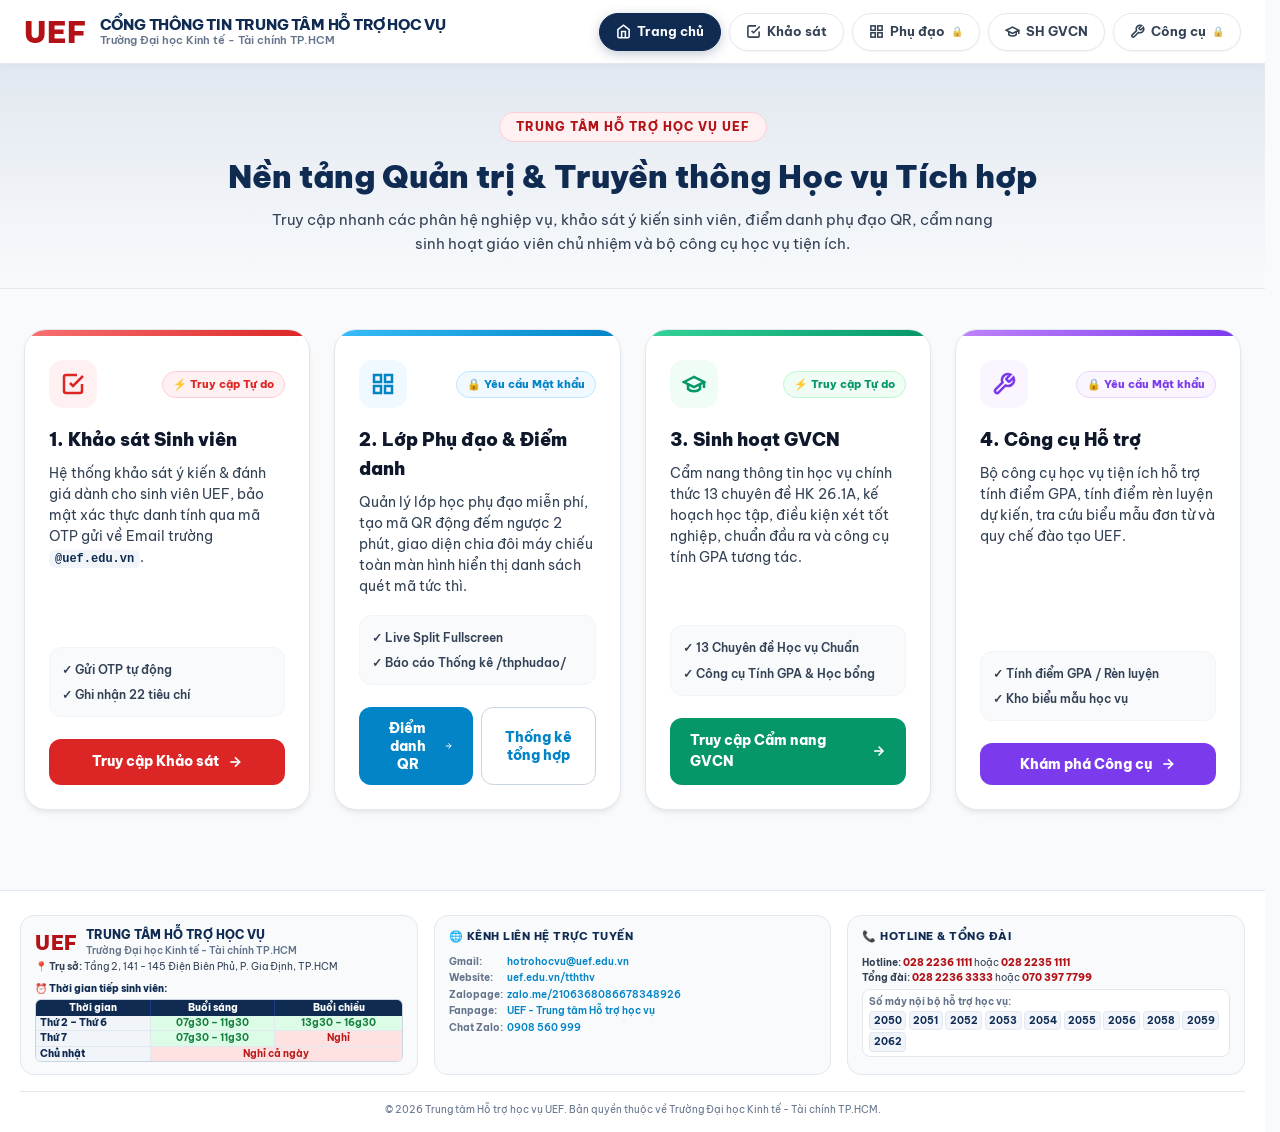
==== index.html @ 62ce5db2 "Enforce strict 2x2 and 3-column symmetrical sub-grids in Section XVI (Một số giải pháp hỗ trợ sinh v" ====
<!DOCTYPE html>
<html lang="vi">
<head>
  <meta charset="UTF-8">
  <meta name="viewport" content="width=device-width, initial-scale=1.0">
  <meta http-equiv="Cache-Control" content="no-cache, no-store, must-revalidate">
  <meta http-equiv="Pragma" content="no-cache">
  <meta http-equiv="Expires" content="0">
  <title>Cổng thông tin Trung tâm Hỗ trợ học vụ - UEF</title>
  <meta name="description" content="Cổng thông tin Trung tâm Hỗ trợ học vụ - Trường Đại học Kinh tế - Tài chính TP.HCM (UEF)">
  <link rel="preconnect" href="https://fonts.googleapis.com">
  <link rel="preconnect" href="https://fonts.gstatic.com" crossorigin>
  <link href="https://fonts.googleapis.com/css2?family=Be+Vietnam+Pro:wght@400;500;600;700;800;900&display=swap" rel="stylesheet">
  <link rel="stylesheet" href="style.css?v=34.0.0">
  <link rel="stylesheet" href="/header.css?v=34.0.0">
  <script src="/header.js?v=34.0.0"></script>
</head>
<body>

    <!-- Static Unified Global Header -->
  <header class="portal-global-header">
    <div class="portal-header-container">
      <a href="/" class="portal-brand-link">
        <span class="portal-uef-logo-text">UEF</span>
        <div class="portal-brand-text-group">
          <h1 class="portal-brand-title">CỔNG THÔNG TIN TRUNG TÂM HỖ TRỢ HỌC VỤ</h1>
          <p class="portal-brand-subtitle">Trường Đại học Kinh tế - Tài chính TP.HCM</p>
        </div>
      </a>

      <nav class="portal-header-nav">
        <a href="/" class="portal-nav-btn active">
          <svg viewBox="0 0 24 24" fill="none" stroke="currentColor" stroke-width="2.5">
            <path d="M3 9l9-7 9 7v11a2 2 0 0 1-2 2H5a2 2 0 0 1-2-2z"></path>
            <polyline points="9 22 9 12 15 12 15 22"></polyline>
          </svg>
          <span>Trang chủ</span>
        </a>

        <!-- Khảo sát: UNLOCKED (FREE ACCESS) -->
        <a href="/khaosat/" class="portal-nav-btn">
          <svg viewBox="0 0 24 24" fill="none" stroke="currentColor" stroke-width="2.5">
            <path d="M9 11l3 3L22 4"></path>
            <path d="M21 12v7a2 2 0 0 1-2 2H5a2 2 0 0 1-2-2V5a2 2 0 0 1 2-2h11"></path>
          </svg>
          <span>Khảo sát</span>
        </a>

        <!-- Phụ đạo: PROTECTED (LOCK 🔒) -->
        <a href="/phudao/" class="portal-nav-btn portal-auth-trigger" data-url="/phudao/" data-title="Lớp Phụ đạo & Điểm danh">
          <svg viewBox="0 0 24 24" fill="none" stroke="currentColor" stroke-width="2.5">
            <rect x="3" y="3" width="7" height="7"></rect>
            <rect x="14" y="3" width="7" height="7"></rect>
            <rect x="14" y="14" width="7" height="7"></rect>
            <rect x="3" y="14" width="7" height="7"></rect>
          </svg>
          <span>Phụ đạo</span>
          <span class="portal-lock-pill">🔒</span>
        </a>

        <!-- SH GVCN: UNLOCKED (FREE ACCESS) -->
        <a href="/shgvcn/" class="portal-nav-btn">
          <svg viewBox="0 0 24 24" fill="none" stroke="currentColor" stroke-width="2.5">
            <path d="M22 10v6M2 10l10-5 10 5-10 5z"></path>
            <path d="M6 12v5c3 3 9 3 12 0v-5"></path>
          </svg>
          <span>SH GVCN</span>
        </a>

        <!-- Công cụ: PROTECTED (LOCK 🔒) -->
        <a href="/congcu/" class="portal-nav-btn portal-auth-trigger" data-url="/congcu/" data-title="Công cụ Hỗ trợ Học vụ">
          <svg viewBox="0 0 24 24" fill="none" stroke="currentColor" stroke-width="2.5">
            <path d="M14.7 6.3a1 1 0 0 0 0 1.4l1.6 1.6a1 1 0 0 0 1.4 0l3.77-3.77a6 6 0 0 1-7.94 7.94l-6.91 6.91a2.12 2.12 0 0 1-3-3l6.91-6.91a6 6 0 0 1 7.94-7.94l-3.76 3.76z"></path>
          </svg>
          <span>Công cụ</span>
          <span class="portal-lock-pill">🔒</span>
        </a>
      </nav>
    </div>
  </header>

  <!-- Hero Section -->
  <section class="portal-hero">
    <div class="hero-container">
      <span class="hero-badge">TRUNG TÂM HỖ TRỢ HỌC VỤ UEF</span>
      <h2 class="hero-title">Nền tảng Quản trị & Truyền thông Học vụ Tích hợp</h2>
      <p class="hero-subtitle">
        Truy cập nhanh các phân hệ nghiệp vụ, khảo sát ý kiến sinh viên, điểm danh phụ đạo QR, cẩm nang sinh hoạt giáo viên chủ nhiệm và bộ công cụ học vụ tiện ích.
      </p>
    </div>
  </section>

  <!-- Main Modules Grid -->
  <main class="portal-main">
    <div class="modules-grid">
      
      <!-- Module 1: Khảo sát sinh viên (Protected) -->
      <article class="module-card card-khaosat">
        <div class="card-accent accent-red"></div>
        <div class="card-body">
          <div class="card-header-area">
            <div class="module-icon icon-red">
              <svg viewBox="0 0 24 24" fill="none" stroke="currentColor" stroke-width="2.5">
                <path d="M9 11l3 3L22 4"></path>
                <path d="M21 12v7a2 2 0 0 1-2 2H5a2 2 0 0 1-2-2V5a2 2 0 0 1 2-2h11"></path>
              </svg>
            </div>
            <span class="module-tag tag-red">⚡ Truy cập Tự do</span>
          </div>

          <h3 class="module-title">1. Khảo sát Sinh viên</h3>
          <p class="module-desc">
            Hệ thống khảo sát ý kiến & đánh giá dành cho sinh viên UEF, bảo mật xác thực danh tính qua mã OTP gửi về Email trường <code>@uef.edu.vn</code>.
          </p>

          <div class="module-features">
            <span class="feature-item">✓ Gửi OTP tự động</span>
            <span class="feature-item">✓ Ghi nhận 22 tiêu chí</span>
          </div>

          <div class="card-actions">
            <a href="/khaosat/" class="portal-btn btn-red"><span>Truy cập Khảo sát</span><svg viewBox="0 0 24 24" fill="none" stroke="currentColor" stroke-width="2.5"><line x1="5" y1="12" x2="19" y2="12"></line><polyline points="12 5 19 12 12 19"></polyline></svg></a>
          </div>
        </div>
      </article>

      <!-- Module 2: Phụ đạo & Điểm danh (Protected) -->
      <article class="module-card card-phudao">
        <div class="card-accent accent-blue"></div>
        <div class="card-body">
          <div class="card-header-area">
            <div class="module-icon icon-blue">
              <svg viewBox="0 0 24 24" fill="none" stroke="currentColor" stroke-width="2.5">
                <rect x="3" y="3" width="7" height="7"></rect>
                <rect x="14" y="3" width="7" height="7"></rect>
                <rect x="14" y="14" width="7" height="7"></rect>
                <rect x="3" y="14" width="7" height="7"></rect>
              </svg>
            </div>
            <span class="module-tag tag-blue">🔒 Yêu cầu Mật khẩu</span>
          </div>

          <h3 class="module-title">2. Lớp Phụ đạo & Điểm danh</h3>
          <p class="module-desc">
            Quản lý lớp học phụ đạo miễn phí, tạo mã QR động đếm ngược 2 phút, giao diện chia đôi máy chiếu toàn màn hình hiển thị danh sách quét mã tức thì.
          </p>

          <div class="module-features">
            <span class="feature-item">✓ Live Split Fullscreen</span>
            <span class="feature-item">✓ Báo cáo Thống kê /thphudao/</span>
          </div>

          <div class="card-actions duo-actions">
            <button type="button" class="portal-btn btn-blue protected-link" data-url="/phudao/" data-module="Lớp Phụ đạo & Điểm danh">
              <span>Điểm danh QR</span>
              <svg viewBox="0 0 24 24" fill="none" stroke="currentColor" stroke-width="2.5">
                <line x1="5" y1="12" x2="19" y2="12"></line>
                <polyline points="12 5 19 12 12 19"></polyline>
              </svg>
            </button>
            <button type="button" class="portal-btn btn-blue-outline protected-link" data-url="/thphudao/" data-module="Thống kê Tổng hợp Phụ đạo">
              <span>Thống kê tổng hợp</span>
            </button>
          </div>
        </div>
      </article>

      <!-- Module 3: Sinh hoạt Giáo viên Chủ nhiệm (Free Access) -->
      <article class="module-card card-shgvcn">
        <div class="card-accent accent-green"></div>
        <div class="card-body">
          <div class="card-header-area">
            <div class="module-icon icon-green">
              <svg viewBox="0 0 24 24" fill="none" stroke="currentColor" stroke-width="2.5">
                <path d="M22 10v6M2 10l10-5 10 5-10 5z"></path>
                <path d="M6 12v5c3 3 9 3 12 0v-5"></path>
              </svg>
            </div>
            <span class="module-tag tag-green">⚡ Truy cập Tự do</span>
          </div>

          <h3 class="module-title">3. Sinh hoạt GVCN</h3>
          <p class="module-desc">
            Cẩm nang thông tin học vụ chính thức 13 chuyên đề HK 26.1A, kế hoạch học tập, điều kiện xét tốt nghiệp, chuẩn đầu ra và công cụ tính GPA tương tác.
          </p>

          <div class="module-features">
            <span class="feature-item">✓ 13 Chuyên đề Học vụ Chuẩn</span>
            <span class="feature-item">✓ Công cụ Tính GPA & Học bổng</span>
          </div>

          <div class="card-actions">
            <a href="/shgvcn/" class="portal-btn btn-green">
              <span>Truy cập Cẩm nang GVCN</span>
              <svg viewBox="0 0 24 24" fill="none" stroke="currentColor" stroke-width="2.5">
                <line x1="5" y1="12" x2="19" y2="12"></line>
                <polyline points="12 5 19 12 12 19"></polyline>
              </svg>
            </a>
          </div>
        </div>
      </article>

      <!-- Module 4: Công cụ Hỗ trợ (Protected) -->
      <article class="module-card card-congcu">
        <div class="card-accent accent-purple"></div>
        <div class="card-body">
          <div class="card-header-area">
            <div class="module-icon icon-purple">
              <svg viewBox="0 0 24 24" fill="none" stroke="currentColor" stroke-width="2.5">
                <path d="M14.7 6.3a1 1 0 0 0 0 1.4l1.6 1.6a1 1 0 0 0 1.4 0l3.77-3.77a6 6 0 0 1-7.94 7.94l-6.91 6.91a2.12 2.12 0 0 1-3-3l6.91-6.91a6 6 0 0 1 7.94-7.94l-3.76 3.76z"></path>
              </svg>
            </div>
            <span class="module-tag tag-purple">🔒 Yêu cầu Mật khẩu</span>
          </div>

          <h3 class="module-title">4. Công cụ Hỗ trợ</h3>
          <p class="module-desc">
            Bộ công cụ học vụ tiện ích hỗ trợ tính điểm GPA, tính điểm rèn luyện dự kiến, tra cứu biểu mẫu đơn từ và quy chế đào tạo UEF.
          </p>

          <div class="module-features">
            <span class="feature-item">✓ Tính điểm GPA / Rèn luyện</span>
            <span class="feature-item">✓ Kho biểu mẫu học vụ</span>
          </div>

          <div class="card-actions">
            <button type="button" class="portal-btn btn-purple protected-link" data-url="/congcu/" data-module="Công cụ Hỗ trợ Học vụ">
              <span>Khám phá Công cụ</span>
              <svg viewBox="0 0 24 24" fill="none" stroke="currentColor" stroke-width="2.5">
                <line x1="5" y1="12" x2="19" y2="12"></line>
                <polyline points="12 5 19 12 12 19"></polyline>
              </svg>
            </button>
          </div>
        </div>
      </article>

    </div>
  </main>

  <!-- Password Security Modal -->
  <div class="password-modal-wrapper" id="passwordModal">
    <div class="modal-backdrop" id="modalBackdrop"></div>
    <div class="modal-card" id="modalCard">
      <button type="button" class="modal-close-btn" id="modalCloseBtn">✕</button>
      
      <div class="modal-header">
        <div class="modal-lock-icon">🔒</div>
        <h3 class="modal-title">Xác thực Quyền truy cập</h3>
        <p class="modal-desc">Vui lòng nhập mật khẩu để truy cập phân hệ <strong id="targetModuleName" style="color:var(--uef-blue-dark);">...</strong></p>
      </div>

      <form id="passwordForm" class="modal-form">
        <div class="input-wrapper">
          <input type="password" id="passwordInput" placeholder="Nhập mật khẩu (9 số 0)..." autocomplete="off" autofocus>
          <button type="button" class="toggle-pwd-btn" id="togglePwdBtn" title="Hiện/ẩn mật khẩu">👁️</button>
        </div>
        
        <div class="error-msg hidden" id="passwordError">
          ⚠️ Mật khẩu không chính xác! Vui lòng nhập đúng <code>000000000</code>.
        </div>

        <button type="submit" class="submit-pwd-btn" id="submitPwdBtn">
          <span>Xác nhận Truy cập</span>
          <svg viewBox="0 0 24 24" fill="none" stroke="currentColor" stroke-width="2.5" style="width:16px; height:16px;">
            <line x1="5" y1="12" x2="19" y2="12"></line>
            <polyline points="12 5 19 12 12 19"></polyline>
          </svg>
        </button>
      </form>
    </div>
  </div>

  <!-- Portal Footer -->
    <!-- Static Unified Global Footer -->
    <!-- Static Unified Global Footer -->
    <!-- Static Unified Global Footer -->
    <!-- Static Unified Global Footer -->
    <!-- Static Unified Global Footer -->
    <!-- Static Unified Global Footer -->
    <!-- Static Unified Global Footer -->
    <!-- Static Unified Global Footer -->
    <!-- Static Unified Global Footer -->
  <footer class="portal-global-footer">
    <div class="portal-footer-container">
      
      <!-- Col 1: Brand & Ultra-compact Table -->
      <div class="portal-footer-col footer-col-brand">
        <div>
          <div class="footer-brand-header">
            <span class="footer-uef-badge">UEF</span>
            <div>
              <h4 class="footer-title">TRUNG TÂM HỖ TRỢ HỌC VỤ</h4>
              <p class="footer-subtitle">Trường Đại học Kinh tế - Tài chính TP.HCM</p>
            </div>
          </div>
          <p class="footer-address">
            📍 <strong>Trụ sở:</strong> Tầng 2, 141 - 145 Điện Biên Phủ, P. Gia Định, TP.HCM
          </p>
        </div>

        <div>
          <div class="working-hours-title">⏰ Thời gian tiếp sinh viên:</div>
          <div style="margin-top: 2px; border-radius: 6px; overflow: hidden; border: 1px solid #cbd5e1; background: #ffffff;">
            <table style="width: 100%; border-collapse: collapse; font-family: inherit; font-size: 9.5px; text-align: center; margin: 0; line-height: 1.1;">
              <thead>
                <tr style="background-color: #0f2b52; color: #ffffff;">
                  <th style="padding: 2.5px 4px; font-weight: 800; font-size: 9.5px; border-right: 1px solid #1e3a8a;">Thời gian</th>
                  <th style="padding: 2.5px 4px; font-weight: 800; font-size: 9.5px; border-right: 1px solid #1e3a8a;">Buổi sáng</th>
                  <th style="padding: 2.5px 4px; font-weight: 800; font-size: 9.5px;">Buổi chiều</th>
                </tr>
              </thead>
              <tbody>
                <tr style="border-bottom: 1px solid #e2e8f0;">
                  <td style="padding: 2px 4px; font-weight: 800; color: #0f2b52; background-color: #f1f5f9; text-align: left; border-right: 1px solid #e2e8f0; font-size: 9.5px; white-space: nowrap;">Thứ 2 – Thứ 6</td>
                  <td style="padding: 2px 4px; font-weight: 700; color: #15803d; background-color: #dcfce7; border-right: 1px solid #e2e8f0; font-size: 9.5px; white-space: nowrap;">07g30 – 11g30</td>
                  <td style="padding: 2px 4px; font-weight: 700; color: #15803d; background-color: #dcfce7; font-size: 9.5px; white-space: nowrap;">13g30 – 16g30</td>
                </tr>
                <tr style="border-bottom: 1px solid #e2e8f0;">
                  <td style="padding: 2px 4px; font-weight: 800; color: #0f2b52; background-color: #f1f5f9; text-align: left; border-right: 1px solid #e2e8f0; font-size: 9.5px; white-space: nowrap;">Thứ 7</td>
                  <td style="padding: 2px 4px; font-weight: 700; color: #15803d; background-color: #dcfce7; border-right: 1px solid #e2e8f0; font-size: 9.5px; white-space: nowrap;">07g30 – 11g30</td>
                  <td style="padding: 2px 4px; font-weight: 700; color: #b91c1c; background-color: #fee2e2; font-size: 9.5px;">Nghỉ</td>
                </tr>
                <tr>
                  <td style="padding: 2px 4px; font-weight: 800; color: #0f2b52; background-color: #f1f5f9; text-align: left; border-right: 1px solid #e2e8f0; font-size: 9.5px; white-space: nowrap;">Chủ nhật</td>
                  <td colspan="2" style="padding: 2px 4px; font-weight: 700; color: #b91c1c; background-color: #fee2e2; font-size: 9.5px;">Nghỉ cả ngày</td>
                </tr>
              </tbody>
            </table>
          </div>
        </div>
      </div>

      <!-- Col 2: Kênh Liên Hệ Trực Tuyến -->
      <div class="portal-footer-col footer-col-online">
        <h5 class="footer-section-title">🌐 Kênh Liên Hệ Trực Tuyến</h5>
        <ul class="footer-links-list">
          <li>
            <span class="link-label">Gmail:</span>
            <a href="mailto:hotrohocvu@uef.edu.vn" class="footer-link">hotrohocvu@uef.edu.vn</a>
          </li>
          <li>
            <span class="link-label">Website:</span>
            <a href="https://www.uef.edu.vn/tththv" target="_blank" rel="noopener" class="footer-link">uef.edu.vn/tththv</a>
          </li>
          <li>
            <span class="link-label">Zalopage:</span>
            <a href="https://zalo.me/2106368086678348926" target="_blank" rel="noopener" class="footer-link">zalo.me/2106368086678348926</a>
          </li>
          <li>
            <span class="link-label">Fanpage:</span>
            <a href="https://www.facebook.com/UEF.TTHocVu" target="_blank" rel="noopener" class="footer-link">UEF - Trung tâm Hỗ trợ học vụ</a>
          </li>
          <li>
            <span class="link-label">Chat Zalo:</span>
            <a href="https://zalo.me/0908560999" target="_blank" rel="noopener" class="footer-link">0908 560 999</a>
          </li>
        </ul>
      </div>

      <!-- Col 3: Hotline & Tổng Đài Nội Bộ -->
      <div class="portal-footer-col footer-col-phones">
        <h5 class="footer-section-title">📞 Hotline & Tổng Đài</h5>
        <div class="footer-phone-block">
          <p><strong>Hotline:</strong> <a href="tel:02822361111">028 2236 1111</a> hoặc <a href="tel:02822351111">028 2235 1111</a></p>
          <p style="margin-top: 2px;"><strong>Tổng đài:</strong> <a href="tel:02822363333">028 2236 3333</a> hoặc <a href="tel:0703977799">070 397 7799</a></p>
          <div class="extension-numbers">
            <span class="ext-label">Số máy nội bộ hỗ trợ học vụ:</span>
            <div class="ext-tags">
              <span>2050</span><span>2051</span><span>2052</span><span>2053</span><span>2054</span><span>2055</span><span>2056</span><span>2058</span><span>2059</span><span>2062</span>
            </div>
          </div>
        </div>
      </div>

    </div>

    <div class="portal-footer-bottom">
      <p>© 2026 Trung tâm Hỗ trợ học vụ UEF. Bản quyền thuộc về Trường Đại học Kinh tế - Tài chính TP.HCM.</p>
    </div>
  </footer>

  <script src="main.js?v=34.0.0"></script>
</body>
</html>
---- style.css ----
:root {
  /* Brand Palette UEF */
  --uef-red: #b31217;
  --uef-red-dark: #900a0e;
  --uef-blue: #123e72;
  --uef-blue-dark: #0f2b52;
  --uef-orange: #ea580c;
  
  /* Vivid Pastel Colors */
  --pastel-red-bg: #fff1f2;
  --pastel-red-border: #fecdd3;
  --vivid-red: #dc2626;

  --pastel-blue-bg: #f0f9ff;
  --pastel-blue-border: #bae6fd;
  --vivid-blue: #0284c7;

  --pastel-green-bg: #f0fdf4;
  --pastel-green-border: #bbf7d0;
  --vivid-green: #059669;

  --pastel-purple-bg: #faf5ff;
  --pastel-purple-border: #e9d5ff;
  --vivid-purple: #7c3aed;

  /* High Contrast Light Theme */
  --bg-app: #f8fafc;
  --bg-card: #ffffff;
  --bg-card-hover: #ffffff;
  --border-card: #e2e8f0;
  --border-card-hover: #cbd5e1;
  
  --text-main: #0f172a; /* Ultra crisp dark slate */
  --text-sub: #334155;  /* Slate */
  --text-muted: #64748b;

  --shadow-sm: 0 1px 3px 0 rgba(0, 0, 0, 0.05);
  --shadow-card: 0 4px 6px -1px rgba(0, 0, 0, 0.06), 0 2px 4px -1px rgba(0, 0, 0, 0.03);
  --shadow-hover: 0 12px 28px -6px rgba(0, 0, 0, 0.1), 0 8px 10px -6px rgba(0, 0, 0, 0.04);
  
  --transition: all 0.25s cubic-bezier(0.4, 0, 0.2, 1);
}

* {
  box-sizing: border-box;
  margin: 0;
  padding: 0;
}

body {
  font-family: 'Be Vietnam Pro', sans-serif;
  background-color: var(--bg-app);
  color: var(--text-main);
  line-height: 1.6;
  min-height: 100vh;
  position: relative;
  overflow-x: hidden;
  -webkit-font-smoothing: antialiased;
}

/* Header */
.app-header {
  position: sticky;
  top: 0;
  z-index: 100;
  background: rgba(255, 255, 255, 0.94);
  backdrop-filter: blur(12px);
  -webkit-backdrop-filter: blur(12px);
  border-bottom: 1px solid var(--border-card);
  padding: 14px 24px;
  box-shadow: var(--shadow-sm);
}

.header-container {
  max-width: 1300px;
  margin: 0 auto;
  display: flex;
  justify-content: space-between;
  align-items: center;
  gap: 20px;
}

/* Brand Link: Red UEF text without square box */
.brand-link {
  display: flex;
  align-items: center;
  gap: 14px;
  text-decoration: none;
  color: inherit;
}

.uef-text {
  color: var(--uef-red);
  font-size: 32px;
  font-weight: 900;
  letter-spacing: 0.5px;
  line-height: 1;
  user-select: none;
}

.brand-text-group {
  display: flex;
  flex-direction: column;
}

.brand-title {
  font-size: 16px;
  font-weight: 800;
  color: var(--uef-blue-dark);
  letter-spacing: -0.2px;
}

.brand-subtitle {
  font-size: 11.5px;
  color: var(--text-muted);
  font-weight: 600;
}

/* Header Nav Menu */
.header-nav {
  display: flex;
  align-items: center;
  gap: 10px;
}

.nav-btn {
  background: white;
  border: 1.5px solid var(--border-card);
  color: var(--text-sub);
  padding: 8px 16px;
  border-radius: 100px;
  font-size: 13px;
  font-weight: 700;
  font-family: inherit;
  cursor: pointer;
  display: inline-flex;
  align-items: center;
  gap: 8px;
  text-decoration: none;
  transition: var(--transition);
  box-shadow: var(--shadow-sm);
}

.nav-icon {
  width: 16px;
  height: 16px;
}

.lock-pill {
  font-size: 10px;
  opacity: 0.75;
}

.nav-btn.active {
  background: var(--uef-blue-dark) !important;
  color: white !important;
  border-color: var(--uef-blue-dark) !important;
  box-shadow: 0 4px 14px rgba(15, 43, 82, 0.28) !important;
}

.nav-btn.active .nav-icon {
  stroke: white;
}

.nav-btn.active .lock-pill {
  opacity: 0.9;
}

.nav-btn-primary {
  background: var(--pastel-green-bg);
  border-color: var(--pastel-green-border);
  color: var(--vivid-green);
}

.nav-btn-primary:hover {
  background: #dcfce7;
  border-color: #86efac;
  color: #15803d;
}

@media (max-width: 992px) {
  .header-container { flex-direction: column; align-items: flex-start; }
  .header-nav { width: 100%; overflow-x: auto; padding-bottom: 4px; }
}

/* Hero Section */
.portal-hero {
  padding: 48px 24px 32px 24px;
  text-align: center;
  background: linear-gradient(180deg, #e2e8f0 0%, var(--bg-app) 100%);
  border-bottom: 1px solid var(--border-card);
}

.hero-container {
  max-width: 860px;
  margin: 0 auto;
}

.hero-badge {
  display: inline-block;
  font-size: 11.5px;
  font-weight: 800;
  letter-spacing: 1px;
  color: var(--uef-red);
  background: var(--pastel-red-bg);
  padding: 5px 16px;
  border-radius: 100px;
  border: 1px solid var(--pastel-red-border);
  margin-bottom: 14px;
}

.hero-title {
  font-size: 32px;
  font-weight: 900;
  color: var(--uef-blue-dark);
  margin-bottom: 12px;
  line-height: 1.25;
}

.hero-subtitle {
  font-size: 15px;
  color: var(--text-sub);
  max-width: 740px;
  margin: 0 auto;
}

/* Main Modules Grid */
.portal-main {
  max-width: 1300px;
  margin: 40px auto 80px auto;
  padding: 0 24px;
}

.modules-grid {
  display: grid;
  grid-template-columns: repeat(auto-fit, minmax(280px, 1fr));
  gap: 24px;
}

/* Module Cards (Pastel Light Theme) */
.module-card {
  background: var(--bg-card);
  border: 1.5px solid var(--border-card);
  border-radius: 22px;
  overflow: hidden;
  display: flex;
  flex-direction: column;
  box-shadow: var(--shadow-card);
  transition: var(--transition);
  position: relative;
}

.module-card:hover {
  transform: translateY(-4px);
  box-shadow: var(--shadow-hover);
  border-color: var(--border-card-hover);
}

.card-accent {
  height: 6px;
  width: 100%;
}
.accent-red { background: linear-gradient(90deg, #f87171, #dc2626); }
.accent-blue { background: linear-gradient(90deg, #38bdf8, #0284c7); }
.accent-green { background: linear-gradient(90deg, #34d399, #059669); }
.accent-purple { background: linear-gradient(90deg, #c084fc, #7c3aed); }

.card-body {
  padding: 24px;
  display: flex;
  flex-direction: column;
  flex: 1;
}

.card-header-area {
  display: flex;
  justify-content: space-between;
  align-items: center;
  margin-bottom: 18px;
}

.module-icon {
  width: 48px;
  height: 48px;
  border-radius: 14px;
  display: flex;
  align-items: center;
  justify-content: center;
}

.module-icon svg {
  width: 24px;
  height: 24px;
}

.icon-red { background: var(--pastel-red-bg); color: var(--vivid-red); }
.icon-blue { background: var(--pastel-blue-bg); color: var(--vivid-blue); }
.icon-green { background: var(--pastel-green-bg); color: var(--vivid-green); }
.icon-purple { background: var(--pastel-purple-bg); color: var(--vivid-purple); }

.module-tag {
  font-size: 11px;
  font-weight: 800;
  padding: 4px 10px;
  border-radius: 100px;
}

.tag-red { background: var(--pastel-red-bg); color: var(--vivid-red); border: 1px solid var(--pastel-red-border); }
.tag-blue { background: var(--pastel-blue-bg); color: var(--vivid-blue); border: 1px solid var(--pastel-blue-border); }
.tag-green { background: var(--pastel-green-bg); color: var(--vivid-green); border: 1px solid var(--pastel-green-border); }
.tag-purple { background: var(--pastel-purple-bg); color: var(--vivid-purple); border: 1px solid var(--pastel-purple-border); }

.module-title {
  font-size: 18px;
  font-weight: 900;
  color: var(--text-main);
  margin-bottom: 8px;
}

.module-desc {
  font-size: 13.5px;
  color: var(--text-sub);
  line-height: 1.55;
  margin-bottom: 18px;
  flex: 1;
}

.module-desc code {
  background: #f1f5f9;
  padding: 2px 6px;
  border-radius: 6px;
  font-size: 12px;
  color: var(--uef-blue-dark);
  font-weight: 700;
}

.module-features {
  display: flex;
  flex-direction: column;
  gap: 6px;
  margin-bottom: 22px;
  padding: 12px;
  background: #f8fafc;
  border-radius: 12px;
  border: 1px solid #f1f5f9;
}

.feature-item {
  font-size: 12px;
  font-weight: 600;
  color: var(--text-sub);
}

/* Card Action Buttons */
.card-actions {
  display: flex;
  flex-direction: column;
  gap: 8px;
}

.portal-btn {
  display: inline-flex;
  align-items: center;
  justify-content: center;
  gap: 8px;
  padding: 12px 20px;
  border-radius: 12px;
  font-size: 13.5px;
  font-weight: 800;
  font-family: inherit;
  text-decoration: none;
  cursor: pointer;
  border: none;
  transition: var(--transition);
  width: 100%;
}

.portal-btn svg {
  width: 16px;
  height: 16px;
  transition: transform 0.2s ease;
}

.portal-btn:hover svg {
  transform: translateX(3px);
}

.btn-red { background: var(--vivid-red); color: white; }
.btn-red:hover { background: #b91c1c; box-shadow: 0 4px 12px rgba(220, 38, 38, 0.3); }

.btn-blue { background: var(--vivid-blue); color: white; }
.btn-blue:hover { background: #0369a1; box-shadow: 0 4px 12px rgba(2, 132, 199, 0.3); }

.btn-blue-outline {
  background: transparent;
  border: 1.5px solid var(--border-card-hover);
  color: var(--vivid-blue);
}
.btn-blue-outline:hover {
  background: var(--pastel-blue-bg);
  border-color: var(--vivid-blue);
}

.btn-green { background: var(--vivid-green); color: white; }
.btn-green:hover { background: #047857; box-shadow: 0 4px 12px rgba(5, 150, 105, 0.3); }

.btn-purple { background: var(--vivid-purple); color: white; }
.btn-purple:hover { background: #6d28d9; box-shadow: 0 4px 12px rgba(124, 58, 237, 0.3); }

.duo-actions {
  display: grid;
  grid-template-columns: 1fr 1fr;
  gap: 8px;
}

/* Password Security Modal */
.password-modal-wrapper {
  position: fixed;
  inset: 0;
  z-index: 999;
  display: flex;
  align-items: center;
  justify-content: center;
  padding: 20px;
  opacity: 0;
  pointer-events: none;
  transition: opacity 0.25s ease;
}

.password-modal-wrapper.active {
  opacity: 1;
  pointer-events: auto;
}

.modal-backdrop {
  position: absolute;
  inset: 0;
  background: rgba(15, 23, 42, 0.6);
  backdrop-filter: blur(6px);
  -webkit-backdrop-filter: blur(6px);
}

.modal-card {
  position: relative;
  background: white;
  border-radius: 24px;
  padding: 32px 28px;
  max-width: 440px;
  width: 100%;
  box-shadow: 0 20px 40px -10px rgba(0, 0, 0, 0.25);
  border: 1.5px solid var(--border-card);
  transform: scale(0.92);
  transition: transform 0.25s ease;
}

.password-modal-wrapper.active .modal-card {
  transform: scale(1);
}

.modal-close-btn {
  position: absolute;
  top: 18px;
  right: 18px;
  width: 32px;
  height: 32px;
  border-radius: 50%;
  background: #f1f5f9;
  border: none;
  color: var(--text-sub);
  font-weight: 700;
  cursor: pointer;
  transition: var(--transition);
}

.modal-close-btn:hover {
  background: #e2e8f0;
  color: var(--text-main);
}

.modal-header {
  text-align: center;
  margin-bottom: 20px;
}

.modal-lock-icon {
  font-size: 38px;
  margin-bottom: 8px;
}

.modal-title {
  font-size: 20px;
  font-weight: 900;
  color: var(--uef-blue-dark);
  margin-bottom: 6px;
}

.modal-desc {
  font-size: 13.5px;
  color: var(--text-sub);
}

.modal-form {
  display: flex;
  flex-direction: column;
  gap: 14px;
}

.input-wrapper {
  position: relative;
  display: flex;
  align-items: center;
}

.input-wrapper input {
  width: 100%;
  padding: 14px 44px 14px 16px;
  border: 2px solid var(--border-card-hover);
  border-radius: 14px;
  font-size: 15px;
  font-family: inherit;
  font-weight: 700;
  color: var(--text-main);
  outline: none;
  background: #f8fafc;
  transition: var(--transition);
}

.input-wrapper input:focus {
  border-color: var(--vivid-blue);
  background: white;
  box-shadow: 0 0 0 4px rgba(2, 132, 199, 0.15);
}

.toggle-pwd-btn {
  position: absolute;
  right: 12px;
  background: none;
  border: none;
  font-size: 16px;
  cursor: pointer;
  opacity: 0.7;
}

.error-msg {
  font-size: 12.5px;
  color: #dc2626;
  background: var(--pastel-red-bg);
  padding: 8px 12px;
  border-radius: 10px;
  border: 1px solid var(--pastel-red-border);
  font-weight: 600;
}

.submit-pwd-btn {
  background: var(--uef-blue-dark);
  color: white;
  border: none;
  padding: 13px;
  border-radius: 14px;
  font-size: 14px;
  font-weight: 800;
  cursor: pointer;
  font-family: inherit;
  display: flex;
  align-items: center;
  justify-content: center;
  gap: 8px;
  transition: var(--transition);
}

.submit-pwd-btn:hover {
  background: var(--vivid-blue);
  transform: translateY(-1px);
  box-shadow: 0 4px 12px rgba(2, 132, 199, 0.3);
}

/* Shake Animation on error */
@keyframes shake {
  0%, 100% { transform: translateX(0); }
  20%, 60% { transform: translateX(-8px); }
  40%, 80% { transform: translateX(8px); }
}

.modal-card.shake {
  animation: shake 0.4s ease;
}

/* Portal Footer */
.portal-footer {
  background: white;
  border-top: 1px solid var(--border-card);
  padding: 36px 24px;
}

.footer-container {
  max-width: 1300px;
  margin: 0 auto;
  display: flex;
  justify-content: space-between;
  align-items: center;
  flex-wrap: wrap;
  gap: 20px;
}

.footer-info h3 {
  font-size: 15px;
  font-weight: 800;
  color: var(--uef-blue-dark);
  margin-bottom: 2px;
}

.footer-info p {
  font-size: 12.5px;
  color: var(--text-sub);
}

.copyright {
  margin-top: 6px;
  color: var(--text-muted);
  font-size: 12px;
}

.footer-links {
  display: flex;
  gap: 16px;
  flex-wrap: wrap;
}

.footer-links a, .footer-link-btn {
  color: var(--text-sub);
  text-decoration: none;
  font-size: 13px;
  font-weight: 600;
  background: none;
  border: none;
  cursor: pointer;
  font-family: inherit;
  padding: 0;
  transition: color 0.2s ease;
}

.footer-links a:hover, .footer-link-btn:hover {
  color: var(--vivid-blue);
}

.hidden {
  display: none !important;
}


/* UNIFIED FIXED HEADER SYSTEM */
.app-header {
  position: sticky !important;
  top: 0 !important;
  z-index: 1000 !important;
  width: 100% !important;
  background: rgba(255, 255, 255, 0.94) !important;
  backdrop-filter: blur(12px) !important;
  -webkit-backdrop-filter: blur(12px) !important;
  border-bottom: 1px solid #e2e8f0 !important;
  padding: 12px 24px !important;
  box-shadow: 0 1px 3px 0 rgba(0, 0, 0, 0.05) !important;
}

.header-container {
  max-width: 1300px !important;
  margin: 0 auto !important;
  display: flex !important;
  justify-content: space-between !important;
  align-items: center !important;
  gap: 20px !important;
}

.brand-link {
  text-decoration: none !important;
  display: flex !important;
  align-items: center !important;
  gap: 14px !important;
  color: inherit !important;
  user-select: none !important;
}

.uef-text {
  color: #b31217 !important;
  font-size: 32px !important;
  font-weight: 900 !important;
  letter-spacing: 0.5px !important;
  line-height: 1 !important;
}

.brand-text-group {
  display: flex !important;
  flex-direction: column !important;
}

.brand-title {
  font-size: 16px !important;
  font-weight: 800 !important;
  color: #0f2b52 !important;
  letter-spacing: -0.2px !important;
  margin: 0 !important;
  line-height: 1.25 !important;
}

.brand-subtitle {
  font-size: 11.5px !important;
  color: #64748b !important;
  font-weight: 600 !important;
  margin: 0 !important;
  line-height: 1.25 !important;
}

.header-nav {
  display: flex !important;
  align-items: center !important;
  gap: 10px !important;
  flex-wrap: wrap !important;
}

.nav-btn {
  background: white !important;
  border: 1.5px solid #e2e8f0 !important;
  color: #334155 !important;
  padding: 8px 18px !important;
  border-radius: 100px !important;
  font-size: 13.5px !important;
  font-weight: 700 !important;
  font-family: inherit !important;
  cursor: pointer !important;
  display: inline-flex !important;
  align-items: center !important;
  gap: 8px !important;
  text-decoration: none !important;
  transition: all 0.25s cubic-bezier(0.4, 0, 0.2, 1) !important;
  box-shadow: 0 1px 3px 0 rgba(0, 0, 0, 0.05) !important;
}

.nav-btn .nav-icon {
  width: 16px !important;
  height: 16px !important;
}

.nav-btn:hover {
  background: #f1f5f9 !important;
  border-color: #cbd5e1 !important;
  color: #0f2b52 !important;
  transform: translateY(-1px) !important;
}

.nav-btn.active {
  background: #0f2b52 !important;
  color: #ffffff !important;
  border-color: #0f2b52 !important;
  box-shadow: 0 4px 14px rgba(15, 43, 82, 0.28) !important;
}

.nav-btn.active .nav-icon {
  stroke: #ffffff !important;
}

.lock-pill {
  font-size: 10px !important;
  opacity: 0.75 !important;
}

@media (max-width: 992px) {
  .header-container { flex-direction: column !important; align-items: flex-start !important; }
  .header-nav { width: 100% !important; overflow-x: auto !important; padding-bottom: 4px !important; }
}
---- header.css ----
/* =========================================================
   UEF ACADEMIC SUPPORT PORTAL - AESTHETIC DESIGN SYSTEM
   ========================================================= */

:root {
  --portal-uef-red: #b31217;
  --portal-uef-red-dark: #900a0e;
  --portal-uef-blue-dark: #0f2b52;
  --portal-uef-blue-light: #f0f9ff;
  --portal-vivid-blue: #0284c7;
  --portal-border-color: #e2e8f0;
  --portal-border-hover: #cbd5e1;
  --portal-text-main: #0f172a;
  --portal-text-sub: #334155;
  --portal-text-muted: #64748b;
  --portal-bg-app: #f8fafc;
}

/* Zero-shift layout rules */
html {
  overflow-y: scroll !important;
  scrollbar-gutter: stable !important;
  box-sizing: border-box !important;
}

*, *::before, *::after {
  box-sizing: border-box !important;
}

body {
  font-family: 'Be Vietnam Pro', -apple-system, BlinkMacSystemFont, 'Segoe UI', Roboto, sans-serif !important;
  background-color: #f8fafc !important;
  color: #0f172a !important;
  line-height: 1.6 !important;
  margin: 0 !important;
  padding: 0 !important;
  -webkit-font-smoothing: antialiased !important;
}

/* Fixed Global Header - Sleek 64px Height */
.portal-global-header {
  position: sticky !important;
  top: 0 !important;
  left: 0 !important;
  right: 0 !important;
  z-index: 9999 !important;
  width: 100% !important;
  height: 64px !important;
  background: rgba(255, 255, 255, 0.96) !important;
  backdrop-filter: blur(16px) !important;
  -webkit-backdrop-filter: blur(16px) !important;
  border-bottom: 1.5px solid #e2e8f0 !important;
  padding: 0 24px !important;
  box-shadow: 0 2px 8px rgba(15, 23, 42, 0.03) !important;
  box-sizing: border-box !important;
  display: flex !important;
  align-items: center !important;
}

.portal-header-container {
  width: 100% !important;
  max-width: 1300px !important;
  margin: 0 auto !important;
  display: flex !important;
  justify-content: space-between !important;
  align-items: center !important;
  gap: 20px !important;
}

/* Brand Link */
.portal-brand-link {
  text-decoration: none !important;
  display: flex !important;
  align-items: center !important;
  gap: 12px !important;
  color: inherit !important;
  user-select: none !important;
  flex-shrink: 0 !important;
}

.portal-uef-logo-text {
  color: #b31217 !important;
  font-size: 30px !important;
  font-weight: 900 !important;
  letter-spacing: 0.5px !important;
  line-height: 1 !important;
}

.portal-brand-text-group {
  display: flex !important;
  flex-direction: column !important;
}

.portal-brand-title {
  font-size: 15px !important;
  font-weight: 800 !important;
  color: #0f2b52 !important;
  letter-spacing: -0.2px !important;
  margin: 0 !important;
  line-height: 1.2 !important;
}

.portal-brand-subtitle {
  font-size: 11px !important;
  color: #64748b !important;
  font-weight: 600 !important;
  margin: 0 !important;
  line-height: 1.2 !important;
}

/* Navigation Menu */
.portal-header-nav {
  display: flex !important;
  align-items: center !important;
  gap: 8px !important;
  flex-shrink: 0 !important;
}

.portal-nav-btn {
  background: #ffffff !important;
  border: 1.5px solid #e2e8f0 !important;
  color: #334155 !important;
  height: 38px !important;
  padding: 0 16px !important;
  border-radius: 100px !important;
  font-size: 13px !important;
  font-weight: 700 !important;
  font-family: inherit !important;
  cursor: pointer !important;
  display: inline-flex !important;
  align-items: center !important;
  justify-content: center !important;
  gap: 6px !important;
  text-decoration: none !important;
  transition: all 0.2s ease !important;
  box-shadow: 0 1px 2px rgba(0, 0, 0, 0.04) !important;
  box-sizing: border-box !important;
}

.portal-nav-btn svg {
  width: 15px !important;
  height: 15px !important;
  flex-shrink: 0 !important;
}

.portal-nav-btn:hover {
  background: #f8fafc !important;
  border-color: #cbd5e1 !important;
  color: #0f2b52 !important;
  transform: translateY(-1px) !important;
  box-shadow: 0 3px 6px rgba(0, 0, 0, 0.05) !important;
}

/* Active Highlight State */
.portal-nav-btn.active {
  background: #0f2b52 !important;
  color: #ffffff !important;
  border-color: #0f2b52 !important;
  box-shadow: 0 3px 12px rgba(15, 43, 82, 0.25) !important;
}

.portal-nav-btn.active svg {
  stroke: #ffffff !important;
}

.portal-lock-pill {
  font-size: 10px !important;
  opacity: 0.75 !important;
}

/* Security Password Modal */
.portal-modal-overlay {
  position: fixed !important;
  inset: 0 !important;
  background: rgba(15, 23, 42, 0.65) !important;
  backdrop-filter: blur(8px) !important;
  -webkit-backdrop-filter: blur(8px) !important;
  display: flex !important;
  align-items: center !important;
  justify-content: center !important;
  z-index: 99999 !important;
  opacity: 0 !important;
  pointer-events: none !important;
  transition: opacity 0.25s ease !important;
  padding: 16px !important;
}

.portal-modal-overlay.active {
  opacity: 1 !important;
  pointer-events: auto !important;
}

.portal-modal-card {
  background: white !important;
  border: 1.5px solid #e2e8f0 !important;
  border-radius: 24px !important;
  padding: 32px !important;
  max-width: 440px !important;
  width: 100% !important;
  box-shadow: 0 20px 40px -10px rgba(0, 0, 0, 0.15) !important;
  transform: scale(0.95) !important;
  transition: transform 0.25s ease !important;
}

.portal-modal-overlay.active .portal-modal-card {
  transform: scale(1) !important;
}

/* =========================================================
   ZERO-GAP BALANCED GLOBAL FOOTER
   ========================================================= */
.portal-global-footer {
  background: #ffffff !important;
  border-top: 1.5px solid #e2e8f0 !important;
  padding: 24px 20px 14px 20px !important;
  margin-top: 36px !important;
  font-family: 'Be Vietnam Pro', -apple-system, BlinkMacSystemFont, sans-serif !important;
  color: #0f172a !important;
  box-sizing: border-box !important;
}

.portal-footer-container {
  max-width: 1300px !important;
  margin: 0 auto !important;
  display: grid !important;
  grid-template-columns: repeat(3, minmax(0, 1fr)) !important;
  gap: 16px !important;
  align-items: stretch !important;
  padding-bottom: 16px !important;
  border-bottom: 1px solid #e2e8f0 !important;
}

.portal-footer-col {
  background: #f8fafc !important;
  border: 1.5px solid #e2e8f0 !important;
  border-radius: 14px !important;
  padding: 12px 14px !important;
  display: flex !important;
  flex-direction: column !important;
  justify-content: flex-start !important;
  gap: 6px !important;
  box-sizing: border-box !important;
  min-width: 0 !important;
  transition: all 0.2s ease !important;
}

.portal-footer-col:hover {
  border-color: #cbd5e1 !important;
  box-shadow: 0 3px 8px rgba(0, 0, 0, 0.03) !important;
}

.footer-brand-header {
  display: flex !important;
  align-items: center !important;
  gap: 8px !important;
  margin-bottom: 2px !important;
}

.footer-uef-badge {
  color: #b31217 !important;
  font-size: 20px !important;
  font-weight: 900 !important;
  line-height: 1 !important;
  letter-spacing: 0.5px !important;
}

.footer-title {
  font-size: 12px !important;
  font-weight: 800 !important;
  color: #0f2b52 !important;
  margin: 0 !important;
  line-height: 1.15 !important;
}

.footer-subtitle {
  font-size: 9.5px !important;
  color: #64748b !important;
  font-weight: 600 !important;
  margin: 1px 0 0 0 !important;
}

.footer-address {
  font-size: 10px !important;
  color: #334155 !important;
  line-height: 1.35 !important;
  margin: 0 !important;
}

.working-hours-title {
  font-size: 10px !important;
  font-weight: 800 !important;
  color: #0f2b52 !important;
  margin: 2px 0 2px 0 !important;
  display: flex !important;
  align-items: center !important;
  gap: 4px !important;
}

.footer-section-title {
  font-size: 11px !important;
  font-weight: 800 !important;
  color: #0f2b52 !important;
  margin: 0 0 4px 0 !important;
  text-transform: uppercase !important;
  letter-spacing: 0.5px !important;
}

.footer-links-list {
  list-style: none !important;
  padding: 0 !important;
  margin: 0 !important;
  display: flex !important;
  flex-direction: column !important;
  gap: 4px !important;
}

.footer-links-list li {
  font-size: 10px !important;
  display: flex !important;
  align-items: center !important;
  gap: 4px !important;
  flex-wrap: wrap !important;
  line-height: 1.25 !important;
}

.link-label {
  font-weight: 700 !important;
  color: #64748b !important;
  min-width: 54px !important;
  font-size: 10px !important;
}

.footer-link {
  color: #0284c7 !important;
  text-decoration: none !important;
  font-weight: 600 !important;
  transition: color 0.15s ease !important;
}

.footer-link:hover {
  color: #b31217 !important;
  text-decoration: underline !important;
}

.footer-phone-block p {
  font-size: 10px !important;
  color: #334155 !important;
  line-height: 1.35 !important;
  margin: 0 0 2px 0 !important;
}

.footer-phone-block a {
  color: #b31217 !important;
  text-decoration: none !important;
  font-weight: 800 !important;
}

.footer-phone-block a:hover {
  text-decoration: underline !important;
}

.extension-numbers {
  margin-top: 4px !important;
  padding: 4px 6px !important;
  background: #ffffff !important;
  border: 1px solid #e2e8f0 !important;
  border-radius: 8px !important;
}

.ext-label {
  display: block !important;
  font-size: 9.5px !important;
  font-weight: 700 !important;
  color: #64748b !important;
  margin-bottom: 2px !important;
}

.ext-tags {
  display: flex !important;
  flex-wrap: wrap !important;
  gap: 2.5px !important;
}

.ext-tags span {
  background: #f1f5f9 !important;
  border: 1px solid #e2e8f0 !important;
  padding: 1px 3.5px !important;
  border-radius: 3.5px !important;
  font-size: 9.5px !important;
  font-weight: 700 !important;
  color: #0f2b52 !important;
}

.portal-footer-bottom {
  max-width: 1300px !important;
  margin: 10px auto 0 auto !important;
  text-align: center !important;
  font-size: 10px !important;
  color: #64748b !important;
}

@media (max-width: 992px) {
  .portal-footer-container {
    grid-template-columns: 1fr !important;
    gap: 12px !important;
  }
}
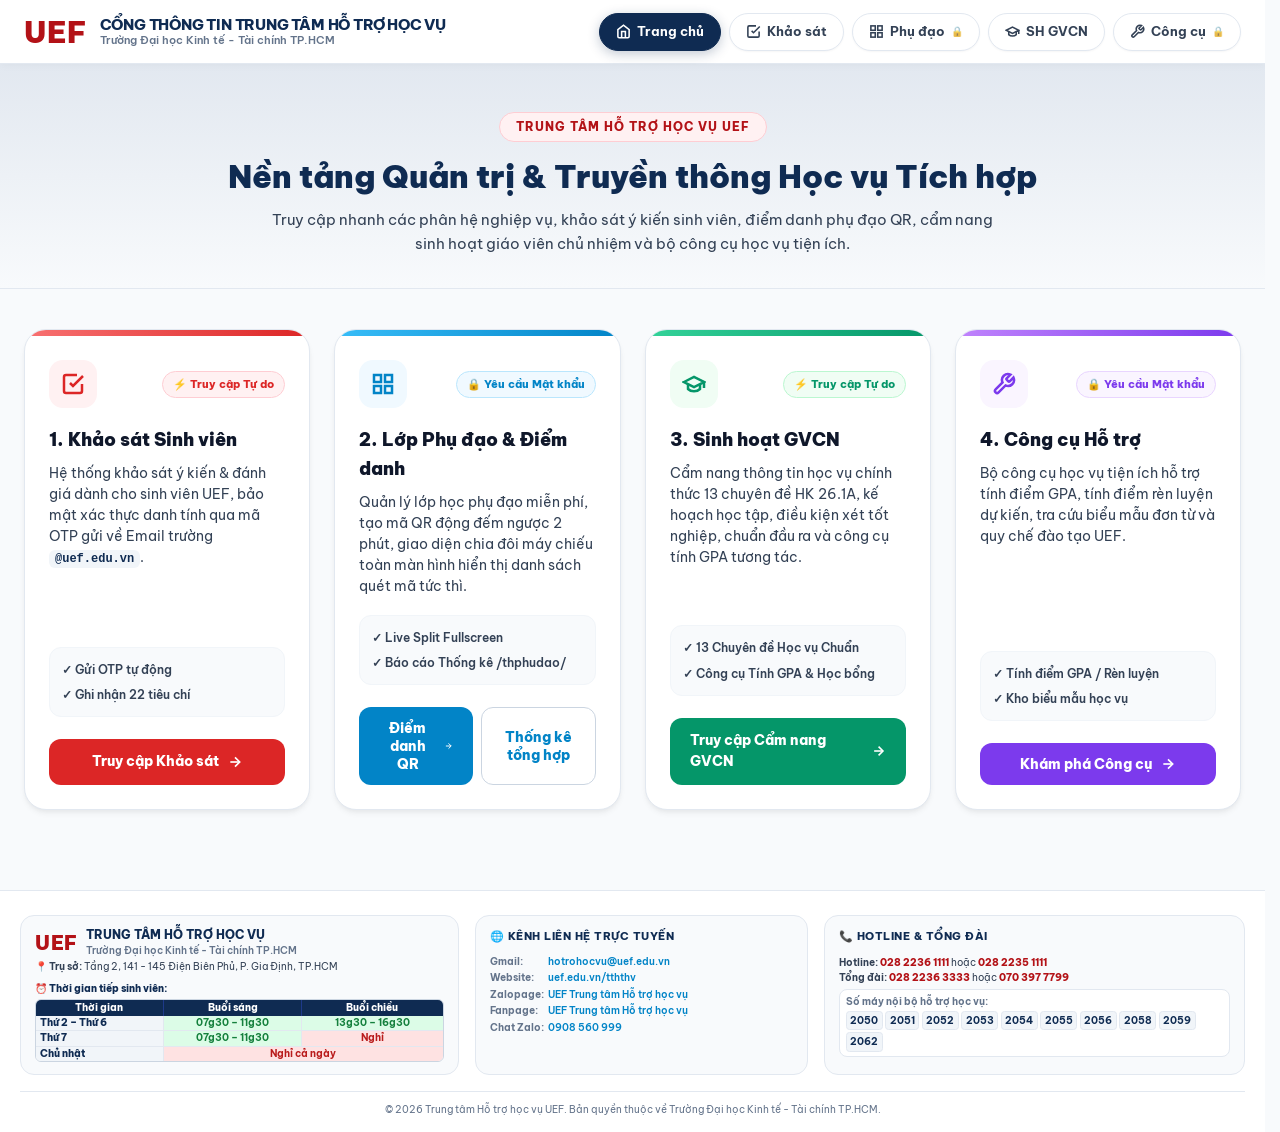
==== commit 6aac20ef: "Comprehensive upgrade: 21 rich academic topics, real-time GPA calculators, zoom modal, daotao guide " ====
--- a/index.html
+++ b/index.html
@@ -7,13 +7,17 @@
   <meta http-equiv="Pragma" content="no-cache">
   <meta http-equiv="Expires" content="0">
   <title>Cổng thông tin Trung tâm Hỗ trợ học vụ - UEF</title>
+  <link rel="icon" type="image/svg+xml" href="/favicon.svg?v=40.0.0">
+  <link rel="alternate icon" type="image/png" href="/favicon.png?v=40.0.0">
+  <link rel="shortcut icon" href="/favicon.ico?v=40.0.0">
+  <link rel="apple-touch-icon" href="/favicon.png?v=40.0.0">
   <meta name="description" content="Cổng thông tin Trung tâm Hỗ trợ học vụ - Trường Đại học Kinh tế - Tài chính TP.HCM (UEF)">
   <link rel="preconnect" href="https://fonts.googleapis.com">
   <link rel="preconnect" href="https://fonts.gstatic.com" crossorigin>
   <link href="https://fonts.googleapis.com/css2?family=Be+Vietnam+Pro:wght@400;500;600;700;800;900&display=swap" rel="stylesheet">
-  <link rel="stylesheet" href="style.css?v=34.0.0">
-  <link rel="stylesheet" href="/header.css?v=34.0.0">
-  <script src="/header.js?v=34.0.0"></script>
+  <link rel="stylesheet" href="style.css?v=41.0.0">
+  <link rel="stylesheet" href="/header.css?v=41.0.0">
+  <script src="/header.js?v=41.0.0"></script>
 </head>
 <body>
 
@@ -346,11 +350,11 @@
           </li>
           <li>
             <span class="link-label">Zalopage:</span>
-            <a href="https://zalo.me/2106368086678348926" target="_blank" rel="noopener" class="footer-link">zalo.me/2106368086678348926</a>
+            <a href="https://zalo.me/2106368086678348926" target="_blank" rel="noopener" class="footer-link">UEF Trung tâm Hỗ trợ học vụ</a>
           </li>
           <li>
             <span class="link-label">Fanpage:</span>
-            <a href="https://www.facebook.com/UEF.TTHocVu" target="_blank" rel="noopener" class="footer-link">UEF - Trung tâm Hỗ trợ học vụ</a>
+            <a href="https://www.facebook.com/TrungtamHTHV" target="_blank" rel="noopener" class="footer-link">UEF Trung tâm Hỗ trợ học vụ</a>
           </li>
           <li>
             <span class="link-label">Chat Zalo:</span>
@@ -381,6 +385,6 @@
     </div>
   </footer>
 
-  <script src="main.js?v=34.0.0"></script>
+  <script src="main.js?v=41.0.0"></script>
 </body>
 </html>
--- a/header.css
+++ b/header.css
@@ -223,7 +223,7 @@
   max-width: 1300px !important;
   margin: 0 auto !important;
   display: grid !important;
-  grid-template-columns: repeat(3, minmax(0, 1fr)) !important;
+  grid-template-columns: minmax(0, 1.25fr) minmax(0, 0.95fr) minmax(0, 1.2fr) !important;
   gap: 16px !important;
   align-items: stretch !important;
   padding-bottom: 16px !important;
@@ -401,7 +401,13 @@
 
 @media (max-width: 992px) {
   .portal-footer-container {
-    grid-template-columns: 1fr !important;
-    gap: 12px !important;
-  }
-}
+  max-width: 1300px !important;
+  margin: 0 auto !important;
+  display: grid !important;
+  grid-template-columns: minmax(0, 1.25fr) minmax(0, 0.95fr) minmax(0, 1.2fr) !important;
+  gap: 16px !important;
+  align-items: stretch !important;
+  padding-bottom: 16px !important;
+  border-bottom: 1px solid #e2e8f0 !important;
+}
+}
